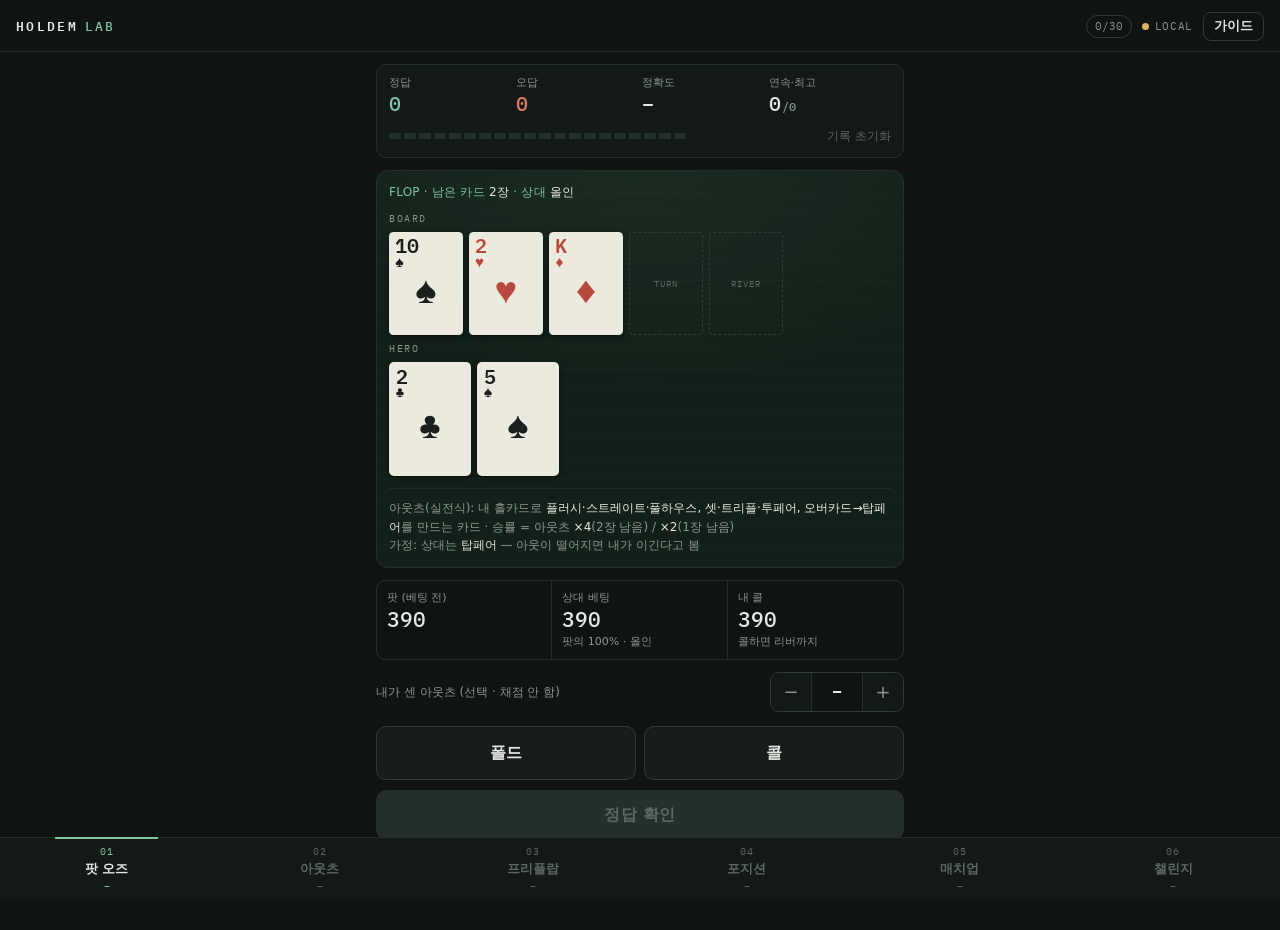
==== index.html @ 32f4aa44 "Add files via upload" ====
<!doctype html>
<html lang="ko">
<head>
<meta charset="utf-8">
<meta name="viewport" content="width=device-width, initial-scale=1, maximum-scale=1, viewport-fit=cover">
<meta name="theme-color" content="#0f1412">
<title>Holdem Lab</title>
<meta name="apple-mobile-web-app-capable" content="yes">
<meta name="mobile-web-app-capable" content="yes">
<meta name="apple-mobile-web-app-status-bar-style" content="black-translucent">
<meta name="apple-mobile-web-app-title" content="홀덤 랩">
<link rel="manifest" href="manifest.webmanifest">
<link rel="apple-touch-icon" href="icons/apple-touch-icon.png">
<link rel="icon" type="image/png" sizes="192x192" href="icons/icon-192.png">
<link rel="stylesheet" href="app.css">
</head>
<body>
<header class="top">
  <div class="brand"><span class="brand-mark">HOLDEM</span><span class="brand-sub">LAB</span></div>
  <div class="top-r"><span class="goal-mini" id="goalMini">0/30</span><div class="deck-src" id="deckSrc"><i></i><span>—</span></div><button type="button" class="guide-btn" id="guideBtn">가이드</button></div>
</header>

<main id="main">
  <section class="tab" id="tab-pot" data-tab="pot">
    <div class="stats" data-stats="pot"></div>
    <div class="qroot"></div>
    <button type="button" class="primary" disabled>정답 확인</button>
    <div class="explain" hidden></div>
  </section>
  <section class="tab" id="tab-outs" data-tab="outs">
    <div class="stats" data-stats="outs"></div>
    <div class="qroot"></div>
    <button type="button" class="primary" disabled>정답 확인</button>
    <div class="explain" hidden></div>
  </section>
  <section class="tab" id="tab-pre" data-tab="pre">
    <div class="stats" data-stats="pre"></div>
    <div class="qroot"></div>
    <button type="button" class="primary" disabled>정답 확인</button>
    <div class="explain" hidden></div>
  </section>
  <section class="tab" id="tab-pos" data-tab="pos">
    <div class="stats" data-stats="pos"></div>
    <div class="type-chips sub" id="posKinds"></div>
    <div class="qroot"></div>
    <button type="button" class="primary" disabled>정답 확인</button>
    <div class="explain" hidden></div>
  </section>
  <section class="tab" id="tab-mu" data-tab="mu">
    <div class="stats" data-stats="mu"></div>
    <div class="qroot"></div>
    <button type="button" class="primary" disabled>정답 확인</button>
    <div class="explain" hidden></div>
  </section>
  <section class="tab" id="tab-guide" data-tab="guide"><div id="guide"></div></section>
  <section class="tab" id="tab-ch" data-tab="ch">
    <div id="chHome"></div>
    <div id="chRun" hidden></div>
    <div id="chEnd" hidden></div>
  </section>
</main>

<div id="fb" class="fb" hidden></div>

<nav class="tabs" id="tabs">
  <button type="button" data-go="pot"><span class="n">01</span><span class="t">팟 오즈</span><span class="acc" data-acc="pot">–</span></button>
  <button type="button" data-go="outs"><span class="n">02</span><span class="t">아웃츠</span><span class="acc" data-acc="outs">–</span></button>
  <button type="button" data-go="pre"><span class="n">03</span><span class="t">프리플랍</span><span class="acc" data-acc="pre">–</span></button>
  <button type="button" data-go="pos"><span class="n">04</span><span class="t">포지션</span><span class="acc" data-acc="pos">–</span></button>
  <button type="button" data-go="mu"><span class="n">05</span><span class="t">매치업</span><span class="acc" data-acc="mu">–</span></button>
  <button type="button" data-go="ch"><span class="n">06</span><span class="t">챌린지</span><span class="acc" data-acc="ch">–</span></button>
</nav>

<script src="engine.js"></script>
<script src="guide.js"></script>
<script src="app.js"></script>
</body>
</html>
---- app.css ----
@font-face { font-family: 'Plex Mono'; src: url('fonts/IBMPlexMono-Regular-Latin1.woff2') format('woff2'); font-weight: 400; }
@font-face { font-family: 'Plex Mono'; src: url('fonts/IBMPlexMono-Medium-Latin1.woff2') format('woff2'); font-weight: 500; }
@font-face { font-family: 'Plex Mono'; src: url('fonts/IBMPlexMono-SemiBold-Latin1.woff2') format('woff2'); font-weight: 600; }

:root {
  --bg: #0f1412;
  --bg-2: #131917;
  --panel: #161d1a;
  --felt: #132019;
  --line: #24302b;
  --line-2: #2f3d37;
  --text: #e7e9e3;
  --muted: #8b968f;
  --faint: #5c6862;
  --accent: #7fc4a0;
  --accent-ink: #0d1a14;
  --bad: #e07a68;
  --warn: #d8b36a;
  --card: #ece9df;
  --card-ink: #1b1f1d;
  --card-red: #b8483e;
  --mono: 'Plex Mono', ui-monospace, 'Roboto Mono', monospace;
  --sans: system-ui, -apple-system, 'Noto Sans KR', 'Apple SD Gothic Neo', sans-serif;
  --nav-h: 62px;
}
* { box-sizing: border-box; -webkit-tap-highlight-color: transparent; }
[hidden] { display: none !important; }
html { height: 100%; }
body { margin: 0; min-height: 100%; }
body {
  background: var(--bg); color: var(--text); font-family: var(--sans);
  font-size: 15px; line-height: 1.5; overscroll-behavior: none;
  -webkit-user-select: none; user-select: none;
}
button { font: inherit; color: inherit; }
.muted { color: var(--muted); font-weight: 400; }
.num, output, .mono { font-family: var(--mono); font-variant-numeric: tabular-nums; }

/* ---------- header ---------- */
.top {
  position: sticky; top: 0; z-index: 5; display: flex; align-items: center; justify-content: space-between;
  padding: calc(12px + env(safe-area-inset-top)) calc(16px + env(safe-area-inset-right)) 10px calc(16px + env(safe-area-inset-left)); background: var(--bg); border-bottom: 1px solid var(--line);
}
.brand { font-family: var(--mono); letter-spacing: .18em; font-size: 13px; }
.brand-mark { font-weight: 600; }
.brand-sub { color: var(--accent); margin-left: .5em; font-weight: 500; }
.deck-src { display: flex; align-items: center; gap: 6px; font-family: var(--mono); font-size: 11px; color: var(--muted); letter-spacing: .06em; }
.deck-src i { width: 7px; height: 7px; border-radius: 50%; background: var(--faint); }
.deck-src.api i { background: var(--accent); }
.deck-src.local i { background: var(--warn); }

main { padding: 12px 16px calc(var(--nav-h) + 28px + env(safe-area-inset-bottom)); max-width: 560px; margin: 0 auto; }
.tab { display: none; }
.tab.active { display: block; animation: fade .18s ease-out; }
@keyframes fade { from { opacity: 0; transform: translateY(4px); } to { opacity: 1; transform: none; } }

/* ---------- stats ---------- */
.stats { border: 1px solid var(--line); border-radius: 10px; padding: 10px 12px; margin-bottom: 12px; background: var(--bg-2); }
.stats-grid { display: grid; grid-template-columns: repeat(4, 1fr); gap: 4px; }
.stat .k { font-size: 11px; color: var(--muted); }
.stat .v { font-family: var(--mono); font-size: 20px; font-weight: 500; font-variant-numeric: tabular-nums; line-height: 1.25; }
.stat .v small { font-size: 12px; color: var(--muted); margin-left: 1px; }
.stat.ok .v { color: var(--accent); }
.stat.ng .v { color: var(--bad); }
.stats-foot { display: flex; align-items: center; justify-content: space-between; margin-top: 8px; gap: 10px; }
.hist { display: flex; gap: 3px; flex: 1; }
.hist i { flex: 1; max-width: 12px; height: 6px; border-radius: 1px; background: var(--line); }
.hist i.o { background: var(--accent); }
.hist i.x { background: var(--bad); }
.reset { background: none; border: 0; padding: 2px 0; font-size: 12px; color: var(--faint); }
.reset.arm { color: var(--bad); }
.reset-confirm { display: flex; gap: 8px; font-size: 12px; }
.reset-confirm button { background: none; border: 1px solid var(--line-2); border-radius: 6px; padding: 2px 8px; font-size: 12px; }
.reset-confirm button.yes { border-color: var(--bad); color: var(--bad); }

/* ---------- table panel ---------- */
.table-panel {
  position: relative; border: 1px solid var(--line); border-radius: 12px; padding: 12px 12px 12px;
  background:
    radial-gradient(120% 90% at 50% 0%, rgba(127,196,160,.07), transparent 60%),
    repeating-linear-gradient(0deg, rgba(255,255,255,.018) 0 1px, transparent 1px 22px),
    var(--felt);
}
.street { font-size: 12px; letter-spacing: .02em; color: var(--accent); margin-bottom: 10px; }
.street b { color: var(--text); font-weight: 500; }
.row-label { font-family: var(--mono); font-size: 10px; letter-spacing: .16em; color: var(--muted); margin: 6px 0 6px; }
.board, .hole { display: flex; gap: 6px; min-height: 40px; }
.board .card, .board .slot { width: calc((100% - 24px) / 5); max-width: 74px; }
.hole .card { width: 21%; max-width: 82px; min-width: 58px; }
.vs .hole .card { width: 46%; max-width: 74px; min-width: 0; }
.card { aspect-ratio: 226 / 314; border-radius: 6%/4.3%; position: relative; overflow: hidden; box-shadow: 0 2px 6px rgba(0,0,0,.45); background: var(--card); animation: deal .22s ease-out both; }
.card img { width: 100%; height: 100%; display: block; }
.card:nth-child(2) { animation-delay: .04s; } .card:nth-child(3) { animation-delay: .08s; } .card:nth-child(4) { animation-delay: .12s; } .card:nth-child(5) { animation-delay: .16s; }
@keyframes deal { from { opacity: 0; transform: translateY(-6px) scale(.97); } to { opacity: 1; transform: none; } }
.card.css { color: var(--card-ink); font-family: var(--mono); }
.card.css.red { color: var(--card-red); }
.card.css .cr { position: absolute; left: 8%; top: 4%; font-size: clamp(13px, 4.6vw, 20px); font-weight: 600; line-height: 1; }
.card.css .cs { position: absolute; left: 8%; top: calc(4% + 1.15em); font-size: clamp(11px, 3.4vw, 15px); line-height: 1; }
.card.css .cc { position: absolute; inset: 0; display: grid; place-items: center; font-size: clamp(22px, 8vw, 38px); padding-top: 12%; }
.slot { aspect-ratio: 226/314; border: 1px dashed var(--line-2); border-radius: 6%/4.3%; display: grid; place-items: center; font-family: var(--mono); font-size: 9px; letter-spacing: .1em; color: var(--faint); }
.card.ghost { background: rgba(255,255,255,.04); box-shadow: none; animation: pulse 1.1s ease-in-out infinite; }
@keyframes pulse { 50% { opacity: .45; } }
.rule-note { margin-top: 12px; padding-top: 10px; border-top: 1px solid rgba(255,255,255,.06); font-size: 12px; color: var(--muted); line-height: 1.55; }
.rule-note b { color: var(--text); font-weight: 500; }
.hand-key { font-family: var(--mono); font-size: 13px; margin-top: 8px; color: var(--text); letter-spacing: .04em; }

/* seats */
.seats { display: grid; grid-template-columns: repeat(5, 1fr); gap: 4px; margin: 2px 0 6px; }
.seat { border: 1px solid var(--line-2); border-radius: 7px; padding: 6px 0 5px; text-align: center; font-family: var(--mono); font-size: 12px; color: var(--faint); position: relative; }
.seat small { display: block; font-size: 9px; letter-spacing: .06em; }
.seat.folded { color: var(--faint); text-decoration: line-through; text-decoration-color: rgba(255,255,255,.18); }
.seat.me { border-color: var(--accent); color: var(--accent-ink); background: var(--accent); font-weight: 600; }
.seat.me small { color: var(--accent-ink); opacity: .7; }

/* vs */
.vs { display: grid; grid-template-columns: 1fr auto 1fr; align-items: center; gap: 8px; }
.vs-mid { font-family: var(--mono); font-size: 12px; color: var(--faint); letter-spacing: .14em; padding-top: 16px; }
.vs-side .hole { gap: 6px; }

/* money */
.money { display: grid; grid-template-columns: repeat(3, 1fr); gap: 0; border: 1px solid var(--line); border-radius: 10px; margin: 12px 0; overflow: hidden; }
.money > div { padding: 9px 10px; border-right: 1px solid var(--line); }
.money > div:last-child { border-right: 0; }
.money .k { font-size: 11px; color: var(--muted); }
.money .v { font-family: var(--mono); font-size: 21px; font-weight: 500; line-height: 1.3; }
.money .s { font-size: 11px; color: var(--muted); font-variant-numeric: tabular-nums; }

/* fields */
.field { margin: 12px 0; }
.field-label { font-size: 12px; color: var(--muted); margin-bottom: 6px; }
.field.optional { display: flex; align-items: center; justify-content: space-between; gap: 10px; }
.field.optional .field-label { margin: 0; }
.stepper { display: inline-flex; align-items: stretch; border: 1px solid var(--line-2); border-radius: 9px; overflow: hidden; }
.stepper button { width: 40px; background: var(--bg-2); border: 0; font-size: 18px; color: var(--muted); }
.stepper button:active { background: var(--line); }
.stepper output { min-width: 52px; display: grid; place-items: center; font-size: 17px; font-weight: 500; border-left: 1px solid var(--line); border-right: 1px solid var(--line); padding: 6px 0; }
.stepper.big { display: flex; }
.stepper.big button { width: 48px; height: 48px; }
.stepper.big output { flex: 1; font-size: 22px; }
.inputs { display: grid; grid-template-columns: 1fr 1fr; gap: 12px; }
.inputs .field { margin: 12px 0 4px; }
.pct-input { display: flex; align-items: center; border: 1px solid var(--line-2); border-radius: 9px; height: 50px; padding: 0 12px; background: var(--bg-2); }
.pct-input input { flex: 1; min-width: 0; background: none; border: 0; outline: 0; color: var(--text); font-family: var(--mono); font-size: 22px; font-weight: 500; -webkit-user-select: text; user-select: text; }
.pct-input:focus-within { border-color: var(--accent); }
.pct-input span { font-family: var(--mono); color: var(--muted); }
.pct-input input::-webkit-outer-spin-button, .pct-input input::-webkit-inner-spin-button { -webkit-appearance: none; margin: 0; }
.tol { display: flex; align-items: center; justify-content: space-between; margin: 8px 0 4px; }
.tol .field-label { margin: 0; }
.chips { display: flex; gap: 4px; }
.chips button { background: none; border: 1px solid var(--line-2); border-radius: 999px; padding: 3px 10px; font-family: var(--mono); font-size: 12px; color: var(--muted); }
.chips button.on { border-color: var(--accent); color: var(--accent); }
.toggle { display: flex; gap: 10px; align-items: flex-start; font-size: 13px; color: var(--muted); margin: 12px 0 2px; }
.toggle input { accent-color: var(--accent); width: 18px; height: 18px; margin: 1px 0 0; flex: none; }
.toggle em { font-style: normal; color: var(--faint); }

/* choices */
.choices { display: grid; gap: 8px; margin: 14px 0 10px; }
.choices.two { grid-template-columns: 1fr 1fr; }
.choices button, .scale button {
  background: var(--panel); border: 1px solid var(--line-2); border-radius: 10px; padding: 14px 0; font-size: 16px; font-weight: 600; letter-spacing: .02em;
  transition: border-color .12s, background .12s;
}
.choices button.sel, .scale button.sel { border-color: var(--accent); background: rgba(127,196,160,.12); color: var(--accent); }
.choices button.right, .scale button.right { border-color: var(--accent); background: var(--accent); color: var(--accent-ink); }
.choices button.wrong, .scale button.wrong { border-color: var(--bad); background: rgba(224,122,104,.14); color: var(--bad); }
.scale { display: grid; grid-template-columns: repeat(5, 1fr); gap: 4px; margin: 14px 0 6px; }
.scale button { padding: 9px 0 8px; font-size: 12px; font-weight: 500; line-height: 1.3; }
.scale button b { display: block; font-family: var(--mono); font-size: 15px; font-weight: 600; }
.scale-legend { font-size: 11.5px; color: var(--faint); text-align: center; margin-bottom: 10px; font-variant-numeric: tabular-nums; }

.primary {
  display: block; width: 100%; height: 50px; border: 0; border-radius: 11px; background: var(--text); color: var(--bg);
  font-size: 16px; font-weight: 700; letter-spacing: .02em; margin-top: 6px;
}
.primary:disabled { background: var(--line); color: var(--faint); }
.primary.next { background: var(--accent); color: var(--accent-ink); }
.primary:active:not(:disabled) { transform: scale(.99); }

/* ---------- explanation ---------- */
.explain { margin-top: 14px; border: 1px solid var(--line); border-radius: 12px; overflow: hidden; background: var(--bg-2); animation: fade .2s ease-out; }
.verdict { padding: 12px 14px; display: flex; align-items: baseline; justify-content: space-between; gap: 10px; border-bottom: 1px solid var(--line); }
.verdict .res { font-size: 17px; font-weight: 700; }
.verdict.ok .res { color: var(--accent); }
.verdict.ng .res { color: var(--bad); }
.verdict .ans { font-size: 13px; color: var(--muted); text-align: right; }
.verdict .ans b { color: var(--text); }
.step { padding: 12px 14px; border-bottom: 1px solid var(--line); }
.step:last-child { border-bottom: 0; }
.step-h { display: flex; gap: 8px; align-items: baseline; margin-bottom: 6px; }
.step-h .i { font-family: var(--mono); font-size: 11px; color: var(--accent); letter-spacing: .08em; }
.step-h .t { font-size: 13px; color: var(--muted); }
.formula { font-family: var(--mono); font-size: 15px; line-height: 1.6; font-variant-numeric: tabular-nums; }
.formula .hl { color: var(--accent); font-weight: 600; }
.formula .wa { color: var(--warn); font-weight: 600; }
.formula .bd { color: var(--bad); font-weight: 600; }
.note { font-size: 12.5px; color: var(--muted); line-height: 1.6; margin-top: 6px; }
.note b { color: var(--text); font-weight: 500; }
.outs-group { display: grid; grid-template-columns: 74px 1fr; gap: 6px 8px; align-items: start; margin-top: 6px; font-size: 12px; }
.outs-group .g { color: var(--muted); padding-top: 3px; }
.mini-cards { display: flex; flex-wrap: wrap; gap: 3px; }
.mc { font-family: var(--mono); font-size: 12px; padding: 2px 5px; border-radius: 4px; background: var(--card); color: var(--card-ink); line-height: 1.35; font-weight: 500; }
.mc.red { color: var(--card-red); }
.mc.dup { outline: 2px solid var(--warn); outline-offset: -1px; }
.tag { display: inline-block; font-size: 11.5px; border: 1px solid var(--line-2); border-radius: 999px; padding: 1px 8px; margin: 0 4px 4px 0; color: var(--text); }

/* bars */
.meter { position: relative; height: 26px; background: var(--bg); border: 1px solid var(--line); border-radius: 6px; margin: 24px 0 22px; }
.meter .fill { position: absolute; left: 0; top: 0; bottom: 0; background: rgba(127,196,160,.28); border-right: 2px solid var(--accent); border-radius: 5px 0 0 5px; }
.meter .need { position: absolute; top: -4px; bottom: -4px; width: 2px; background: var(--warn); }
.meter .lab { position: absolute; top: 100%; margin-top: 3px; font-family: var(--mono); font-size: 10.5px; white-space: nowrap; transform: translateX(-50%); }
.meter .lab.e { color: var(--accent); }
.meter .lab.n { color: var(--warn); }
.ticks { display: flex; justify-content: space-between; font-family: var(--mono); font-size: 9.5px; color: var(--faint); margin-top: -18px; margin-bottom: 4px; }

.stack { display: flex; height: 30px; border-radius: 6px; overflow: hidden; margin: 8px 0 6px; font-family: var(--mono); font-size: 11px; }
.stack div { display: grid; place-items: center; white-space: nowrap; overflow: hidden; }
.stack .a { background: var(--accent); color: var(--accent-ink); font-weight: 600; }
.stack .t { background: var(--line-2); color: var(--muted); }
.stack .b { background: #c9a463; color: #1d170c; font-weight: 600; }
.stack-legend { display: flex; justify-content: space-between; font-size: 12px; font-variant-numeric: tabular-nums; }
.stack-legend .a { color: var(--accent); }
.stack-legend .b { color: #d8b36a; }
.big-eq { display: flex; justify-content: space-between; align-items: baseline; font-family: var(--mono); }
.big-eq .v { font-size: 26px; font-weight: 600; }
.big-eq .v.a { color: var(--accent); }
.big-eq .v.b { color: #d8b36a; }
.big-eq .k { font-size: 11px; color: var(--muted); letter-spacing: .04em; }
.zones { position: relative; height: 34px; margin: 8px 0 4px; }
.zones .z { position: absolute; top: 0; height: 14px; border-right: 1px solid var(--bg-2); }
.zones .z.c { background: #2b3631; } .zones .z.s { background: #3b5248; } .zones .z.d { background: #4f7a66; }
.zones .mk { position: absolute; top: -3px; width: 2px; height: 20px; background: var(--text); }
.zones .zl { position: absolute; top: 18px; font-family: var(--mono); font-size: 10px; color: var(--muted); transform: translateX(-50%); }
.progress { height: 3px; background: var(--line); border-radius: 2px; overflow: hidden; margin: 8px 0; }
.progress i { display: block; height: 100%; width: 0; background: var(--accent); transition: width .08s; }

/* range grid */
.grid13 { display: grid; grid-template-columns: repeat(13, 1fr); gap: 1px; margin-top: 8px; background: var(--bg); border: 1px solid var(--line); }
.grid13 div { aspect-ratio: 1; display: grid; place-items: center; font-family: var(--mono); font-size: clamp(6.5px, 2.15vw, 10px); letter-spacing: -.04em; color: var(--faint); background: #18201d; }
.grid13 div.in { background: rgba(127,196,160,.30); color: var(--text); }
.grid13 div.pr.in { background: rgba(127,196,160,.42); }
.grid13 div.me { outline: 2px solid var(--warn); outline-offset: -2px; color: #fff; font-weight: 600; z-index: 1; }
.pos-strip { display: grid; grid-template-columns: repeat(5, 1fr); gap: 4px; margin-top: 4px; }
.pos-strip div { border: 1px solid var(--line-2); border-radius: 7px; text-align: center; padding: 5px 0; font-family: var(--mono); font-size: 11px; color: var(--muted); }
.pos-strip div b { display: block; font-size: 14px; }
.pos-strip div.y b { color: var(--accent); }
.pos-strip div.n b { color: var(--faint); }
.pos-strip div.cur { border-color: var(--text); color: var(--text); }
.pos-strip small { display: block; font-size: 9.5px; color: var(--faint); }

.loading { font-family: var(--mono); font-size: 12px; color: var(--muted); padding: 6px 0; }

/* ---------- nav ---------- */
.tabs {
  position: fixed; left: 0; right: 0; bottom: 0; z-index: 10; display: grid; grid-template-columns: repeat(6, 1fr);
  background: var(--bg-2); border-top: 1px solid var(--line); padding-bottom: env(safe-area-inset-bottom);
}
.tabs button { height: var(--nav-h); background: none; border: 0; display: flex; flex-direction: column; align-items: center; justify-content: center; gap: 1px; color: var(--faint); position: relative; }
.tabs .n { font-family: var(--mono); font-size: 10px; letter-spacing: .1em; }
.tabs .t { font-size: 12.5px; font-weight: 600; white-space: nowrap; }
.tabs .acc { font-family: var(--mono); font-size: 9.5px; white-space: nowrap; }
.tabs button.active { color: var(--text); }
.tabs button.active::before { content: ''; position: absolute; top: -1px; left: 26%; right: 26%; height: 2px; background: var(--accent); }
.tabs button.active .n, .tabs button.active .acc { color: var(--accent); }

/* ===================== v1.2 challenge ===================== */
.faint { color: var(--faint); }
.qtype { display: inline-block; background: var(--accent); color: var(--accent-ink); border-radius: 4px; padding: 0 6px; margin-right: 8px; font-weight: 700; font-size: 11px; }
.stepper.locked, .choices.locked, .scale.locked { pointer-events: none; }
.today { display: grid; grid-template-columns: repeat(3, 1fr); border: 1px solid var(--line); border-radius: 10px; background: var(--bg-2); margin-bottom: 4px; overflow: hidden; }
.today > div { padding: 9px 12px; border-right: 1px solid var(--line); }
.today > div:last-child { border-right: 0; }
.today .k { font-size: 11px; color: var(--muted); }
.today .v { font-family: var(--mono); font-size: 20px; font-weight: 500; font-variant-numeric: tabular-nums; }
.today .v small { font-size: 12px; color: var(--muted); }
.sec-h { display: flex; justify-content: space-between; align-items: baseline; font-size: 12px; color: var(--muted); margin: 18px 0 8px; letter-spacing: .02em; }
.type-chips { display: flex; flex-wrap: wrap; gap: 6px; }
.type-chips::-webkit-scrollbar { display: none; }
.type-chips button { flex: none; border: 1px solid var(--line-2); background: none; border-radius: 999px; padding: 6px 12px; font-size: 13px; color: var(--muted); }
.type-chips button.on { border-color: var(--accent); color: var(--accent); background: rgba(127,196,160,.08); font-weight: 600; }
.modes { display: grid; grid-template-columns: 1fr 1fr; gap: 8px; margin-top: 12px; }
.mode { text-align: left; background: var(--panel); border: 1px solid var(--line-2); border-radius: 12px; padding: 12px; min-height: 140px; display: flex; flex-direction: column; color: var(--text); }
.mode:active:not(:disabled) { border-color: var(--accent); }
.mode .en { font-family: var(--mono); font-size: 10px; letter-spacing: .14em; color: var(--accent); }
.mode .nm { font-size: 16px; font-weight: 700; margin-top: 2px; }
.mode .ds { font-size: 12px; color: var(--muted); margin-top: 4px; line-height: 1.45; flex: 1; }
.mode .best { font-family: var(--mono); font-size: 17px; font-weight: 600; margin-top: 8px; font-variant-numeric: tabular-nums; }
.mode .best small { display: block; font-family: var(--sans); font-size: 10.5px; font-weight: 400; color: var(--faint); }
.mode:disabled { opacity: .42; }
.rec { display: grid; grid-template-columns: 1.25fr 1fr 1fr 1fr; border: 1px solid var(--line); border-radius: 10px; overflow: hidden; font-size: 12.5px; }
.rec > div { padding: 7px 10px; border-bottom: 1px solid var(--line); font-family: var(--mono); font-variant-numeric: tabular-nums; }
.rec > div:nth-last-child(-n+4) { border-bottom: 0; }
.rec .h { font-family: var(--sans); color: var(--faint); font-size: 11px; background: var(--bg-2); }
.rec .r { font-family: var(--sans); color: var(--muted); }
.rec .cur { background: rgba(127,196,160,.07); color: var(--text); }
.an-card { border: 1px solid var(--line); border-radius: 12px; padding: 12px 14px; margin-bottom: 8px; background: var(--bg-2); }
.an-h { display: flex; justify-content: space-between; align-items: baseline; gap: 8px; }
.an-h b { font-size: 14px; }
.an-h span { font-size: 12px; color: var(--muted); font-variant-numeric: tabular-nums; }
.an-g { font-size: 11px; color: var(--faint); margin: 10px 0 2px; letter-spacing: .04em; }
.an-row { display: grid; grid-template-columns: 1fr 84px 62px; gap: 8px; align-items: center; font-size: 12.5px; padding: 3px 0; }
.an-row .lb { white-space: nowrap; overflow: hidden; text-overflow: ellipsis; }
.an-row .pc { font-family: var(--mono); text-align: right; font-variant-numeric: tabular-nums; }
.an-row .pc small { color: var(--faint); font-size: 10px; }
.an-bar { height: 6px; background: var(--line); border-radius: 3px; overflow: hidden; }
.an-bar i { display: block; height: 100%; background: var(--accent); }
.an-bar.mid i { background: var(--warn); }
.an-bar.lo i { background: var(--bad); }
.insight { font-size: 12.5px; line-height: 1.55; border-left: 2px solid var(--warn); padding: 3px 0 3px 10px; margin-top: 10px; color: var(--muted); }
.insight b { color: var(--text); font-weight: 600; }
.danger-row { display: flex; justify-content: space-between; margin: 14px 2px 0; }

.runbar { display: grid; grid-template-columns: auto 1fr auto; align-items: center; gap: 10px; margin-bottom: 10px; }
.quit { border: 1px solid var(--line-2); background: none; border-radius: 8px; padding: 7px 10px; font-size: 12px; color: var(--muted); white-space: nowrap; }
.quit.arm { border-color: var(--bad); color: var(--bad); }
.rb-mid { text-align: center; }
.rb-mode { font-family: var(--mono); font-size: 10px; letter-spacing: .14em; color: var(--accent); }
.rb-type { font-size: 12px; color: var(--muted); }
.rb-right { text-align: right; min-width: 92px; }
.rb-big { font-family: var(--mono); font-size: 26px; font-weight: 600; line-height: 1.1; font-variant-numeric: tabular-nums; }
.rb-sub { font-size: 11px; color: var(--muted); white-space: nowrap; }
.drain { height: 3px; background: var(--line); border-radius: 2px; overflow: hidden; margin: -4px 0 10px; }
.drain i { display: block; height: 100%; width: 100%; background: var(--accent); transition: width .1s linear; }
.drain.low i { background: var(--bad); }
.run-submit { margin-top: 12px; }
.fb { position: fixed; left: 12px; right: 12px; bottom: calc(var(--nav-h) + 10px + env(safe-area-inset-bottom)); z-index: 20; border-radius: 12px; padding: 12px 14px 10px; box-shadow: 0 10px 28px rgba(0,0,0,.55); animation: pop .14s ease-out; max-width: 536px; margin: 0 auto; }
.fb[hidden] { display: none !important; }
@keyframes pop { from { opacity: 0; transform: translateY(8px); } to { opacity: 1; transform: none; } }
.fb b { display: block; font-size: 16px; }
.fb b em { font-style: normal; font-family: var(--mono); margin-left: 8px; font-size: 14px; }
.fb span { display: block; font-size: 13px; margin-top: 2px; line-height: 1.45; }
.fb i { display: block; font-style: normal; font-size: 10.5px; opacity: .6; margin-top: 4px; text-align: right; }
.fb.ok { background: var(--accent); color: var(--accent-ink); }
.fb.ng { background: #2a1814; border: 1px solid var(--bad); color: var(--text); }
.fb.ng b { color: var(--bad); }
.end-hero { text-align: center; padding: 14px 0 14px; }
.end-hero .k { font-family: var(--mono); font-size: 11px; letter-spacing: .12em; color: var(--accent); }
.end-hero .v { font-family: var(--mono); font-size: 58px; font-weight: 600; line-height: 1.1; margin-top: 4px; font-variant-numeric: tabular-nums; }
.end-hero .u { font-size: 13px; color: var(--muted); margin-top: 2px; }
.end-best { font-size: 12px; color: var(--faint); margin-top: 6px; font-family: var(--mono); }
.badge-new { display: inline-block; margin-top: 8px; background: var(--warn); color: #1d170c; font-weight: 700; font-size: 12px; padding: 2px 12px; border-radius: 999px; }
.btn-row { display: grid; grid-template-columns: 1fr 1fr; gap: 8px; margin-top: 14px; }
.btn-row .primary { margin-top: 0; }
.ghost-btn { height: 50px; border: 1px solid var(--line-2); background: none; border-radius: 11px; font-weight: 600; font-size: 15px; }
.rv { border: 1px solid var(--line); border-radius: 12px; overflow: hidden; background: var(--bg-2); }
.rv-row { display: grid; grid-template-columns: 24px 1fr auto; gap: 8px; align-items: center; padding: 10px 12px; border-bottom: 1px solid var(--line); font-size: 12.5px; }
.rv-row:last-of-type { border-bottom: 0; }
.rv-row.open { background: rgba(255,255,255,.03); }
.rv-row .ix { font-family: var(--mono); color: var(--faint); font-size: 11px; }
.rv-row .ds { color: var(--muted); overflow: hidden; text-overflow: ellipsis; white-space: nowrap; }
.rv-row .ds b { color: var(--text); font-weight: 600; margin-right: 4px; }
.rv-row .ok, .rv-row .ng { font-family: var(--mono); font-weight: 600; white-space: nowrap; }
.rv-row .ok { color: var(--accent); }
.rv-row .ng { color: var(--bad); }
.rv-row small { color: var(--faint); font-weight: 400; font-size: 10.5px; }
.rv-detail { border-bottom: 1px solid var(--line); background: var(--bg); }
.rv-pad .verdict { border-top: 0; }

/* ===================== v1.3 position ===================== */
.type-chips.sub { margin-bottom: 12px; }
.type-chips.sub button { padding: 5px 11px; font-size: 12.5px; }
.seats.s7 { grid-template-columns: repeat(7, 1fr); gap: 3px; }
.seats.s7 .seat { font-size: 10.5px; padding: 6px 0 5px; }
.seats.s7 .seat small { font-size: 8.5px; }
.seat.opener { border-color: var(--warn); color: var(--warn); }
.seat.opener small { color: var(--warn); }
.choices.three { grid-template-columns: repeat(3, 1fr); }
.choices.list { grid-template-columns: 1fr; }
.choices.list button { text-align: left; padding: 13px 14px; font-size: 14px; font-weight: 500; line-height: 1.45; }
.concept-q { font-size: 16px; line-height: 1.55; font-weight: 600; color: var(--text); padding: 4px 0 2px; }
.legend3 { display: flex; gap: 12px; font-family: var(--mono); font-size: 11.5px; margin-bottom: 2px; }
.legend3 span::before { content: ''; display: inline-block; width: 9px; height: 9px; border-radius: 2px; margin-right: 5px; vertical-align: -1px; }
.legend3 .r { color: var(--warn); } .legend3 .r::before { background: rgba(216,179,106,.55); }
.legend3 .c { color: var(--accent); } .legend3 .c::before { background: rgba(127,196,160,.42); }
.legend3 .f { color: var(--faint); } .legend3 .f::before { background: #18201d; border: 1px solid var(--line-2); }
.grid13 div.r { background: rgba(216,179,106,.42); color: var(--text); }
.grid13 div.c { background: rgba(127,196,160,.30); color: var(--text); }
.posb { display: inline-block; border-radius: 4px; padding: 0 6px; font-weight: 700; color: var(--accent-ink); }
.posb.ip { background: var(--accent); }
.posb.oop { background: var(--bad); color: #fff; }
.assume { font-size: 12px; color: var(--muted); border-left: 2px solid var(--line-2); padding: 2px 0 2px 10px; margin: 0 0 4px; line-height: 1.55; }
.assume b { color: var(--text); font-weight: 600; }
.pv { display: grid; grid-template-columns: 1fr 1fr; gap: 8px; margin: 4px 0 6px; }
.pv > div { border: 1px solid var(--line-2); border-radius: 9px; padding: 8px 10px; display: grid; grid-template-columns: auto 1fr; gap: 2px 8px; font-family: var(--mono); font-size: 12px; color: var(--muted); }
.pv > div.cur { border-color: var(--text); color: var(--text); }
.pv b { grid-row: span 2; font-size: 15px; align-self: center; }
.pv em { grid-column: 1 / -1; font-style: normal; font-family: var(--sans); font-weight: 700; font-size: 14px; }
.pv em.y { color: var(--accent); } .pv em.n { color: var(--bad); }
.order { display: flex; flex-wrap: wrap; gap: 4px; margin-top: 10px; }
.order span { border: 1px solid var(--line-2); border-radius: 7px; padding: 4px 8px; font-family: var(--mono); font-size: 12px; color: var(--faint); }
.order span small { color: var(--faint); margin-right: 4px; font-size: 9.5px; }
.order span.h { color: var(--text); border-color: var(--muted); }
.order span.a { border-color: var(--accent); color: var(--accent); }

.verdict .res { flex: none; white-space: nowrap; }

/* ===================== v1.4 guide ===================== */
.top-r { display: flex; align-items: center; gap: 10px; }
.goal-mini { font-family: var(--mono); font-size: 11px; color: var(--muted); border: 1px solid var(--line-2); border-radius: 999px; padding: 2px 8px; font-variant-numeric: tabular-nums; }
.goal-mini.done { color: var(--accent-ink); background: var(--accent); border-color: var(--accent); }
.guide-btn { border: 1px solid var(--line-2); background: none; border-radius: 8px; padding: 4px 10px; font-size: 12.5px; font-weight: 600; color: var(--text); }
.guide-btn.on { background: var(--text); color: var(--bg); border-color: var(--text); }
.see { display: flex; flex-wrap: wrap; gap: 6px; align-items: center; padding: 10px 14px 12px; border-top: 1px solid var(--line); }
.see span { font-size: 11px; color: var(--faint); margin-right: 2px; }
.see button { border: 1px solid var(--line-2); background: none; border-radius: 999px; padding: 3px 10px; font-size: 12px; color: var(--accent); }
.goal { display: grid; grid-template-columns: auto 1fr auto; gap: 10px; align-items: center; font-size: 12px; color: var(--muted); margin: 8px 2px 0; }
.goal b { color: var(--text); font-family: var(--mono); }
.gbar { height: 6px; background: var(--line); border-radius: 3px; overflow: hidden; }
.gbar i { display: block; height: 100%; background: var(--accent); width: 0; transition: width .3s; }

#guide { padding-bottom: 20px; }
.g-top { position: sticky; top: calc(45px + env(safe-area-inset-top)); z-index: 4; background: var(--bg); padding: 4px 0 8px; margin: -4px 0 4px; }
.g-search { display: flex; align-items: center; border: 1px solid var(--line-2); border-radius: 10px; background: var(--bg-2); padding: 0 10px; }
.g-search input { flex: 1; min-width: 0; height: 42px; background: none; border: 0; outline: 0; color: var(--text); font-size: 16px; -webkit-user-select: text; user-select: text; }
.g-search input::-webkit-search-cancel-button { display: none; }
.g-search button { background: none; border: 0; color: var(--muted); font-size: 14px; padding: 6px; }
.g-chips { display: flex; gap: 6px; overflow-x: auto; padding-top: 8px; scrollbar-width: none; }
.g-chips::-webkit-scrollbar { display: none; }
.g-chips button { flex: none; border: 1px solid var(--line-2); background: none; border-radius: 999px; padding: 5px 11px; font-size: 12.5px; color: var(--muted); }
.g-empty { text-align: center; color: var(--faint); padding: 30px 0; font-size: 13px; }
#guide.searching .g-sec:not(#g-terms):not(#g-formulas) { display: none; }
#guide.searching .g-sec h2 { display: none; }
.g-sec { margin-top: 18px; }
.g-sec h2 { font-size: 17px; margin: 0 0 10px; display: flex; align-items: baseline; gap: 8px; }
.g-sec h2 small { font-size: 12px; font-weight: 400; color: var(--faint); }
.g-sub { font-size: 12px; color: var(--muted); margin: 14px 0 6px; }
.g-cat { font-family: var(--mono); font-size: 11px; letter-spacing: .1em; color: var(--accent); margin: 14px 0 6px; }
.term, .fcard, .rule { border: 1px solid var(--line); border-radius: 11px; background: var(--bg-2); padding: 11px 13px; margin-bottom: 6px; }
.term .tt { display: flex; align-items: baseline; justify-content: space-between; gap: 8px; }
.term .tt b { font-size: 14.5px; }
.term .tt span { font-size: 11px; color: var(--faint); font-family: var(--mono); text-align: right; }
.term p, .fcard p, .rule p { margin: 5px 0 0; font-size: 13px; line-height: 1.6; color: var(--muted); }
.tex, .fex { margin-top: 6px; font-size: 12.5px; color: var(--text); background: rgba(255,255,255,.03); border-radius: 6px; padding: 5px 8px; line-height: 1.5; }
.tlink { background: none; border: 0; padding: 6px 0 0; color: var(--accent); font-size: 12.5px; }
.fcard .ft { font-size: 13px; color: var(--accent); font-weight: 600; }
.fcard .ff { font-family: var(--mono); font-size: 14.5px; margin-top: 4px; line-height: 1.5; color: var(--text); }
.flash { animation: flash 1.4s ease-out; }
@keyframes flash { 0%, 30% { border-color: var(--warn); box-shadow: 0 0 0 2px rgba(216,179,106,.35); } 100% { border-color: var(--line); box-shadow: none; } }

.calc { border: 1px solid var(--line); border-radius: 12px; background: var(--bg-2); padding: 12px; margin-bottom: 8px; }
.cin { display: grid; grid-template-columns: repeat(3, 1fr); gap: 8px; }
.cin label { font-size: 11px; color: var(--muted); display: flex; flex-direction: column; gap: 4px; }
.cin input { height: 42px; border: 1px solid var(--line-2); border-radius: 8px; background: var(--bg); color: var(--text); font-family: var(--mono); font-size: 17px; padding: 0 10px; width: 100%; outline: 0; -webkit-user-select: text; user-select: text; }
.cin input:focus { border-color: var(--accent); }
.cout { display: grid; grid-template-columns: 1fr 1fr; gap: 6px; margin-top: 10px; }
.cout > div { border: 1px solid var(--line); border-radius: 8px; padding: 7px 9px; display: flex; flex-direction: column; }
.cout span { font-size: 11px; color: var(--muted); }
.cout b { font-family: var(--mono); font-size: 18px; font-weight: 600; font-variant-numeric: tabular-nums; }
.cout small { font-family: var(--mono); font-size: 10px; color: var(--faint); }
.cout .wide { grid-column: 1 / -1; }
.cout .wide b { font-size: 15px; }
.cout .wide.y { border-color: var(--accent); } .cout .wide.y b { color: var(--accent); }
.cout .wide.n { border-color: var(--bad); } .cout .wide.n b { color: var(--bad); }
.cin2 { display: flex; align-items: center; gap: 10px; flex-wrap: wrap; }
.cin2 .field-label { margin: 0; }
.seg { display: inline-flex; border: 1px solid var(--line-2); border-radius: 9px; overflow: hidden; }
.seg button { background: none; border: 0; padding: 8px 12px; font-size: 12.5px; color: var(--muted); }
.seg button.on { background: var(--accent); color: var(--accent-ink); font-weight: 700; }
#g-ranges .seg { margin-bottom: 8px; }

.eslots { display: grid; grid-template-columns: auto 1fr; gap: 10px 16px; }
.eslots .eg:last-child { grid-column: 1 / -1; }
.eg .row-label { display: block; margin: 0 0 4px; }
.es { display: flex; gap: 4px; }
.slotb { width: 38px; height: 50px; border: 1px dashed var(--line-2); background: none; border-radius: 6px; font-family: var(--mono); font-size: 14px; font-weight: 600; color: var(--card-ink); padding: 0; }
.slotb small { font-family: var(--sans); font-size: 9.5px; color: var(--faint); font-weight: 400; }
.slotb.fill { background: var(--card); border: 1px solid var(--card); }
.slotb.fill.red { color: var(--card-red); }
.slotb.act { border: 2px solid var(--accent); }
.eg:last-child .slotb { width: 38px; }
.epick { margin-top: 12px; display: grid; gap: 3px; }
.prow { display: grid; grid-template-columns: repeat(13, 1fr); gap: 3px; }
.prow button { height: 38px; border: 0; border-radius: 5px; background: var(--card); color: var(--card-ink); font-family: var(--mono); font-size: 12px; font-weight: 600; padding: 0; line-height: 1.05; display: flex; flex-direction: column; align-items: center; justify-content: center; }
.prow button small { font-size: 10px; }
.prow button.red { color: var(--card-red); }
.prow button:disabled { opacity: .15; }
#eOut { margin-top: 10px; }

.otable { display: grid; grid-template-columns: 36px 1fr 74px 82px; border: 1px solid var(--line); border-radius: 10px; overflow: hidden; font-size: 12.5px; }
.otable > div { padding: 7px 8px; border-bottom: 1px solid var(--line); }
.otable .oh { background: var(--bg-2); color: var(--faint); font-size: 11px; line-height: 1.3; }
.otable .oh small { font-size: 9.5px; }
.otable .on { font-family: var(--mono); font-weight: 600; color: var(--accent); }
.otable .od { color: var(--muted); }
.otable .ov { font-family: var(--mono); font-variant-numeric: tabular-nums; font-size: 12px; }
.hrank { border: 1px solid var(--line); border-radius: 10px; overflow: hidden; }
.hr { display: grid; grid-template-columns: 22px 1fr 110px; gap: 8px; align-items: center; padding: 8px 10px; border-bottom: 1px solid var(--line); font-size: 13px; }
.hr:last-child { border-bottom: 0; }
.hr .hi { font-family: var(--mono); color: var(--faint); font-size: 11px; }
.hr b { display: block; font-size: 13.5px; }
.hr .hx { font-family: var(--mono); font-size: 12px; color: var(--text); }
.hr small { display: block; font-size: 11px; color: var(--faint); }
.hp { font-family: var(--mono); font-size: 12px; text-align: right; display: flex; align-items: center; gap: 6px; justify-content: flex-end; }
.hb { flex: 1; height: 5px; background: var(--line); border-radius: 3px; overflow: hidden; }
.hb i { display: block; height: 100%; background: var(--accent); }
.ptable { display: grid; grid-template-columns: 1fr auto; border: 1px solid var(--line); border-radius: 10px; overflow: hidden; }
.ptable > div { padding: 8px 10px; border-bottom: 1px solid var(--line); font-size: 13px; }
.ptable .pl small { display: block; font-family: var(--mono); font-size: 10.5px; color: var(--faint); }
.ptable .pv2 { font-family: var(--mono); font-weight: 600; text-align: right; color: var(--accent); }
.seat-table { border: 1px solid var(--line); border-radius: 10px; overflow: hidden; }
.st-row { display: grid; grid-template-columns: 46px 1fr auto; gap: 8px; align-items: center; padding: 8px 10px; border-bottom: 1px solid var(--line); font-size: 13px; }
.st-row:last-child { border-bottom: 0; }
.st-row > b { font-family: var(--mono); color: var(--accent); }
.st-row em { font-style: normal; font-size: 11px; color: var(--faint); margin-left: 4px; }
.st-row small { display: block; font-size: 11.5px; color: var(--muted); }
.st-p { font-family: var(--mono); font-size: 11px; color: var(--muted); }
.ord-row { display: flex; flex-wrap: wrap; align-items: center; gap: 3px; margin: 6px 0; }
.ord-row .ol { font-size: 11px; color: var(--faint); width: 52px; }
.ord-row span:not(.ol) { font-family: var(--mono); font-size: 11.5px; border: 1px solid var(--line-2); border-radius: 6px; padding: 2px 6px; }
.ord-row i { font-style: normal; color: var(--faint); font-size: 10px; }
.mrow { border: 1px solid var(--line); border-radius: 11px; background: var(--bg-2); padding: 10px 12px; margin-bottom: 6px; }
.mh { display: flex; justify-content: space-between; align-items: baseline; gap: 8px; }
.mh b { font-family: var(--mono); font-size: 14px; }
.mh span { font-size: 11.5px; color: var(--muted); text-align: right; }
.mc2 { display: flex; align-items: center; gap: 3px; margin: 6px 0 2px; }
.mc2 em { font-style: normal; font-size: 11px; color: var(--faint); margin: 0 6px; }
.stack.sm { height: 8px; margin: 6px 0 4px; }
.rule b { font-size: 13.5px; }
.rule .chips { margin-top: 8px; }
.rule textarea { width: 100%; margin-top: 8px; background: var(--bg); border: 1px solid var(--line-2); border-radius: 8px; color: var(--text); font-family: var(--mono); font-size: 11px; padding: 8px; resize: vertical; -webkit-user-select: text; user-select: text; }
.rule .btn-row { margin-top: 8px; align-items: center; }
.rule .ghost-btn { height: 42px; font-size: 13.5px; }
.bk-msg { font-size: 12px; color: var(--muted); }
.ver { text-align: center; font-family: var(--mono); font-size: 11px; color: var(--faint); margin-top: 18px; }

/* ===================== v1.5 web app (iPhone) ===================== */
html { -webkit-text-size-adjust: 100%; text-size-adjust: 100%; }
.rule textarea { font-size: 16px; }
main { padding-left: calc(16px + env(safe-area-inset-left)); padding-right: calc(16px + env(safe-area-inset-right)); }
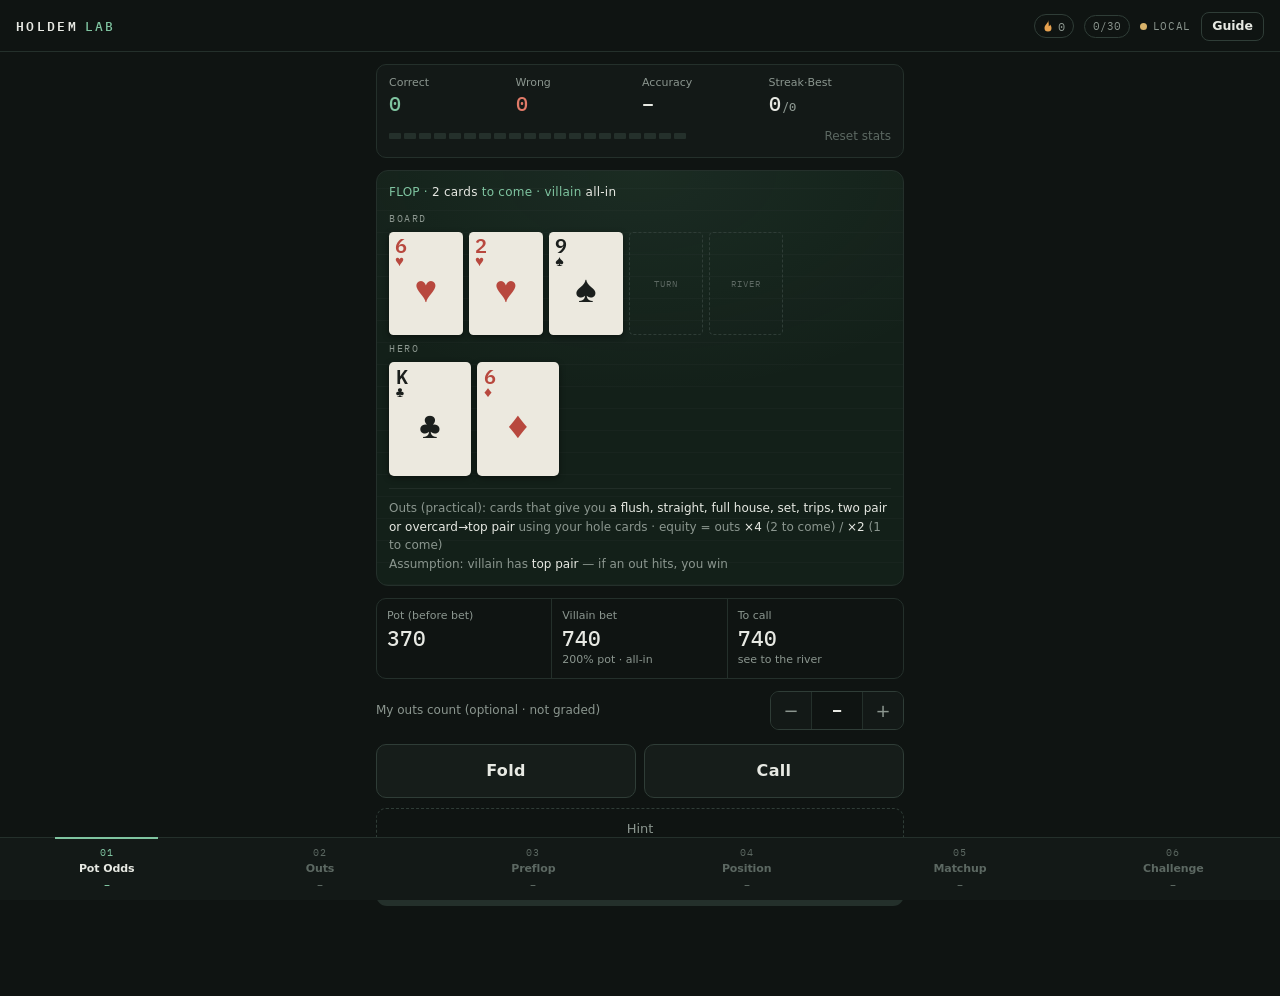
==== commit dd47e20d: "Add files via upload" ====
--- a/index.html
+++ b/index.html
@@ -8,7 +8,7 @@
 <meta name="apple-mobile-web-app-capable" content="yes">
 <meta name="mobile-web-app-capable" content="yes">
 <meta name="apple-mobile-web-app-status-bar-style" content="black-translucent">
-<meta name="apple-mobile-web-app-title" content="홀덤 랩">
+<meta name="apple-mobile-web-app-title" content="Holdem Lab">
 <link rel="manifest" href="manifest.webmanifest">
 <link rel="apple-touch-icon" href="icons/apple-touch-icon.png">
 <link rel="icon" type="image/png" sizes="192x192" href="icons/icon-192.png">
@@ -17,7 +17,7 @@
 <body>
 <header class="top">
   <div class="brand"><span class="brand-mark">HOLDEM</span><span class="brand-sub">LAB</span></div>
-  <div class="top-r"><span class="goal-mini" id="goalMini">0/30</span><div class="deck-src" id="deckSrc"><i></i><span>—</span></div><button type="button" class="guide-btn" id="guideBtn">가이드</button></div>
+  <div class="top-r"><button type="button" class="streak-chip" id="streakChip"><svg viewBox="0 0 24 24" aria-hidden="true"><path d="M12 1.8c.9 3.2-1.2 4.9-2.6 6.6-1.5 1.8-3.4 3.9-3.4 7.1A6 6 0 0 0 12 21.6a6 6 0 0 0 6-6.1c0-2.6-1.2-4.6-2.6-6.2-.2 1.6-1 2.8-2.2 3.2.6-3.5-.2-7-1.2-10.7z"/></svg><span>0</span></button><span class="goal-mini" id="goalMini">0/30</span><div class="deck-src" id="deckSrc"><i></i><span>—</span></div><button type="button" class="guide-btn" id="guideBtn" data-i18n="hdr.guide">가이드</button></div>
 </header>
 
 <main id="main">
@@ -53,6 +53,7 @@
     <div class="explain" hidden></div>
   </section>
   <section class="tab" id="tab-guide" data-tab="guide"><div id="guide"></div></section>
+  <section class="tab" id="tab-daily" data-tab="daily"><div id="daily"></div></section>
   <section class="tab" id="tab-ch" data-tab="ch">
     <div id="chHome"></div>
     <div id="chRun" hidden></div>
@@ -63,15 +64,16 @@
 <div id="fb" class="fb" hidden></div>
 
 <nav class="tabs" id="tabs">
-  <button type="button" data-go="pot"><span class="n">01</span><span class="t">팟 오즈</span><span class="acc" data-acc="pot">–</span></button>
-  <button type="button" data-go="outs"><span class="n">02</span><span class="t">아웃츠</span><span class="acc" data-acc="outs">–</span></button>
-  <button type="button" data-go="pre"><span class="n">03</span><span class="t">프리플랍</span><span class="acc" data-acc="pre">–</span></button>
-  <button type="button" data-go="pos"><span class="n">04</span><span class="t">포지션</span><span class="acc" data-acc="pos">–</span></button>
-  <button type="button" data-go="mu"><span class="n">05</span><span class="t">매치업</span><span class="acc" data-acc="mu">–</span></button>
-  <button type="button" data-go="ch"><span class="n">06</span><span class="t">챌린지</span><span class="acc" data-acc="ch">–</span></button>
+  <button type="button" data-go="pot"><span class="n">01</span><span class="t" data-i18n="tab.pot">팟 오즈</span><span class="acc" data-acc="pot">–</span></button>
+  <button type="button" data-go="outs"><span class="n">02</span><span class="t" data-i18n="tab.outs">아웃츠</span><span class="acc" data-acc="outs">–</span></button>
+  <button type="button" data-go="pre"><span class="n">03</span><span class="t" data-i18n="tab.pre">프리플랍</span><span class="acc" data-acc="pre">–</span></button>
+  <button type="button" data-go="pos"><span class="n">04</span><span class="t" data-i18n="tab.pos">포지션</span><span class="acc" data-acc="pos">–</span></button>
+  <button type="button" data-go="mu"><span class="n">05</span><span class="t" data-i18n="tab.mu">매치업</span><span class="acc" data-acc="mu">–</span></button>
+  <button type="button" data-go="ch"><span class="n">06</span><span class="t" data-i18n="tab.ch">챌린지</span><span class="acc" data-acc="ch">–</span></button>
 </nav>
 
 <script src="engine.js"></script>
+<script src="i18n.js"></script>
 <script src="guide.js"></script>
 <script src="app.js"></script>
 </body>
--- a/app.css
+++ b/app.css
@@ -526,3 +526,154 @@
 html { -webkit-text-size-adjust: 100%; text-size-adjust: 100%; }
 .rule textarea { font-size: 16px; }
 main { padding-left: calc(16px + env(safe-area-inset-left)); padding-right: calc(16px + env(safe-area-inset-right)); }
+
+/* ===================== v1.7 ads hooks ===================== */
+.hint-row { margin: 10px 0 2px; }
+.hint-btn { width: 100%; background: none; border: 1px dashed var(--line-2); border-radius: 10px; padding: 10px; font-size: 13px; color: var(--muted); }
+.hint-btn:disabled { opacity: .6; }
+.hint-box { border: 1px solid var(--warn); border-radius: 10px; padding: 10px 12px; font-size: 13px; line-height: 1.55; color: var(--muted); background: rgba(216,179,106,.06); }
+.hint-box b { color: var(--text); }
+.hint-box > b:first-child { color: var(--warn); margin-right: 4px; }
+.revive { border: 1px solid var(--warn); border-radius: 12px; padding: 14px; margin-bottom: 12px; background: rgba(216,179,106,.06); animation: pop .15s ease-out; }
+.revive .rv-k { font-family: var(--mono); font-size: 11px; letter-spacing: .1em; color: var(--warn); }
+.revive .rv-k b { font-size: 14px; color: var(--text); }
+.revive p { font-size: 13px; color: var(--muted); margin: 6px 0 12px; line-height: 1.5; }
+.revive .ghost-btn { width: 100%; margin-top: 8px; }
+.revive .rv-msg { font-size: 12px; color: var(--bad); margin-top: 6px; }
+
+/* ===================== v1.8 language ===================== */
+.tabs button { min-width: 0; }
+html:not([lang="ko"]) .tabs .t { font-size: 11px; letter-spacing: -.01em; }
+.lang-grid { display: grid; grid-template-columns: repeat(3, 1fr); gap: 6px; margin: 4px 0 8px; }
+.lang-grid button { background: var(--bg-2); border: 1px solid var(--line-2); border-radius: 10px; padding: 9px 6px; display: flex; flex-direction: column; align-items: center; gap: 2px; color: var(--muted); }
+.lang-grid button b { font-size: 14px; font-weight: 600; color: var(--text); }
+.lang-grid button small { font-family: var(--mono); font-size: 10px; color: var(--faint); letter-spacing: .04em; }
+.lang-grid button.on { border-color: var(--accent); }
+.lang-grid button.on b, .lang-grid button.on small { color: var(--accent); }
+@media (max-width: 340px) { .lang-grid { grid-template-columns: repeat(2, 1fr); } }
+.an-row .lb { white-space: normal; overflow: visible; line-height: 1.25; font-size: 12px; }
+
+/* ===================== v1.9 daily hand + attendance streak ===================== */
+:root { --fire: #e8a24f; --fire-2: #e07a3c; }
+.streak-chip { display: inline-flex; align-items: center; gap: 3px; height: 24px; padding: 0 8px 0 6px; border: 1px solid var(--line-2); border-radius: 999px; background: none; font-family: var(--mono); font-size: 11.5px; color: var(--muted); font-variant-numeric: tabular-nums; }
+.streak-chip svg { width: 14px; height: 14px; fill: var(--faint); }
+.streak-chip.due svg { fill: var(--fire); animation: chipPulse 2.2s ease-in-out infinite; transform-origin: 50% 90%; }
+.streak-chip.lit { border-color: rgba(232,162,79,.55); background: rgba(232,162,79,.12); color: var(--fire); }
+.streak-chip.lit svg { fill: var(--fire); }
+.streak-chip.on { border-color: var(--text); }
+@keyframes chipPulse { 0%, 100% { opacity: .45; transform: scale(.92); } 50% { opacity: 1; transform: scale(1.08); } }
+@media (max-width: 370px) { .deck-src span { display: none; } .top-r { gap: 7px; } }
+
+.d-card, .d-head, .d-result { background: var(--panel); border: 1px solid var(--line-2); border-radius: 14px; padding: 14px; margin-bottom: 12px; }
+.d-card { background: linear-gradient(160deg, rgba(232,162,79,.07), transparent 55%), var(--panel); }
+.d-ch { display: flex; flex-direction: column; gap: 1px; margin-bottom: 10px; }
+.d-ch .en { font-family: var(--mono); font-size: 10px; letter-spacing: .14em; color: var(--fire); text-transform: uppercase; }
+.d-ch b { font-size: 18px; }
+.d-ch small { font-size: 12.5px; color: var(--muted); }
+.d-card .primary, .d-card .ghost-btn { width: 100%; margin-top: 12px; }
+.d-streak { display: grid; grid-template-columns: 44px auto 1fr; align-items: center; gap: 10px; }
+.d-fl .flame { width: 44px; height: 44px; filter: grayscale(.85) brightness(.7); transition: filter .3s; }
+.d-streak.lit .d-fl .flame { filter: drop-shadow(0 0 8px rgba(232,162,79,.45)); animation: flick 2.6s ease-in-out infinite; transform-origin: 50% 92%; }
+.d-sn b { display: block; font-family: var(--mono); font-size: 30px; line-height: 1; font-variant-numeric: tabular-nums; }
+.d-streak.lit .d-sn b { color: var(--fire); }
+.d-sn span { font-size: 11.5px; color: var(--muted); }
+.d-sm { display: flex; flex-direction: column; align-items: flex-end; gap: 2px; font-size: 11.5px; color: var(--faint); font-family: var(--mono); }
+.d-msg { font-size: 12.5px; color: var(--muted); margin-top: 8px; }
+.d-msg b { color: var(--fire); }
+.wk { display: grid; grid-template-columns: repeat(7, 1fr); gap: 4px; margin-top: 12px; }
+.wd { display: flex; flex-direction: column; align-items: center; gap: 4px; }
+.wd i { width: 22px; height: 22px; border-radius: 50%; border: 1.5px solid var(--line-2); display: block; position: relative; }
+.wd span { font-size: 10.5px; color: var(--faint); }
+.wd.now span { color: var(--text); font-weight: 600; }
+.wd.on i { background: var(--fire); border-color: var(--fire); }
+.wd.on.pf i::after { content: ''; position: absolute; inset: 6px; border-radius: 50%; background: #fff3d4; }
+.wd.rep i { border-style: dashed; border-color: var(--fire); background: rgba(232,162,79,.15); }
+.wd.todo i { border-style: dashed; border-color: var(--muted); animation: todo 1.8s ease-in-out infinite; }
+@keyframes todo { 50% { border-color: var(--fire); } }
+.d-repair { margin-top: 12px; padding: 10px 12px; border: 1px dashed rgba(232,162,79,.5); border-radius: 10px; }
+.d-repair b { font-size: 13.5px; }
+.d-repair p { margin: 2px 0 8px; font-size: 12.5px; color: var(--muted); }
+.d-repair .ghost-btn { height: 40px; width: 100%; color: var(--fire); border-color: rgba(232,162,79,.5); font-size: 14px; }
+
+.d-prog { display: grid; grid-template-columns: repeat(5, 1fr); gap: 4px; }
+.d-prog div { display: flex; flex-direction: column; gap: 4px; min-width: 0; }
+.d-prog i { height: 4px; border-radius: 2px; background: var(--line-2); display: block; transition: background .3s; }
+.d-prog span { font-size: 10px; color: var(--faint); white-space: nowrap; overflow: hidden; text-overflow: ellipsis; }
+.d-prog .ok i { background: var(--accent); } .d-prog .ng i { background: var(--bad); }
+.d-prog .cur i { background: var(--fire); animation: todo 1.6s ease-in-out infinite; } .d-prog .cur span { color: var(--text); }
+.d-step { margin-top: 12px; border: 1px solid var(--line); border-radius: 12px; padding: 12px 14px; background: var(--bg-2); animation: fade .25s ease-out; }
+.d-step.active { border-color: rgba(232,162,79,.45); }
+.d-step .step-h .i { color: var(--fire); }
+.d-q { font-size: 14.5px; line-height: 1.6; }
+.d-q .mc { vertical-align: 1px; }
+.d-step .primary { width: 100%; margin-top: 4px; }
+.d-step .explain { margin-top: 10px; }
+.d-story { font-size: 13px; color: var(--text); margin-top: 8px; padding-left: 10px; border-left: 2px solid var(--fire); }
+.d-outs-ans { margin: 10px 0 0; font-family: var(--mono); font-size: 13px; }
+.d-outs-ans .y { color: var(--accent); } .d-outs-ans .n { color: var(--bad); }
+#daily > .primary { width: 100%; margin-top: 12px; }
+.choices.four { grid-template-columns: 1fr 1fr; }
+.ord-row span.me { border-color: var(--accent); color: var(--accent); }
+.ord-row span.vl { border-color: var(--bad); color: var(--bad); }
+.ord-row span.dim { opacity: .45; }
+.d-result { margin-top: 14px; animation: fade .3s ease-out; }
+.d-rh { font-size: 12px; color: var(--muted); }
+.d-score { display: flex; align-items: baseline; gap: 4px; margin: 2px 0 10px; }
+.d-score b { font-family: var(--mono); font-size: 40px; line-height: 1; }
+.d-score span { font-family: var(--mono); font-size: 18px; color: var(--muted); }
+.d-score em { font-style: normal; margin-left: 10px; font-size: 12px; font-weight: 700; color: var(--accent-ink); background: var(--fire); border-radius: 999px; padding: 2px 9px; align-self: center; }
+.d-marks { display: grid; grid-template-columns: repeat(5, 1fr); gap: 4px; margin-bottom: 14px; }
+.d-marks div { text-align: center; border: 1px solid var(--line-2); border-radius: 8px; padding: 6px 2px; min-width: 0; }
+.d-marks b { display: block; font-size: 15px; }
+.d-marks .ok b { color: var(--accent); } .d-marks .ng b { color: var(--bad); }
+.d-marks span { font-size: 9.5px; color: var(--faint); display: block; white-space: nowrap; overflow: hidden; text-overflow: ellipsis; }
+
+/* streak celebration */
+.sfx { position: fixed; inset: 0; z-index: 50; display: flex; align-items: center; justify-content: center; padding: 24px; background: rgba(6,9,8,0); transition: background .3s; }
+.sfx.in { background: rgba(8,11,10,.95); -webkit-backdrop-filter: blur(6px); backdrop-filter: blur(6px); }
+.sfx.out { background: rgba(6,9,8,0); }
+.sfx-card { width: 100%; max-width: 330px; text-align: center; opacity: 0; transform: translateY(16px) scale(.96); transition: opacity .3s, transform .35s cubic-bezier(.2,.9,.3,1.2); }
+.sfx.in .sfx-card { opacity: 1; transform: none; }
+.sfx.out .sfx-card { opacity: 0; transform: scale(.97); }
+.sfx-fl { position: relative; width: 120px; height: 120px; margin: 0 auto 4px; }
+.sfx-fl .flame { position: relative; width: 120px; height: 120px; transform: scale(0); transform-origin: 50% 90%; }
+.sfx.in .sfx-fl .flame { animation: flamePop .6s cubic-bezier(.2,.9,.3,1.4) .1s forwards, flick 2.4s ease-in-out .7s infinite; }
+.sfx-fl .glow { position: absolute; inset: 10px; border-radius: 50%; background: radial-gradient(circle, rgba(232,162,79,.55), transparent 65%); opacity: 0; }
+.sfx.in .sfx-fl .glow { animation: glow 1.4s ease-out .45s forwards; }
+.sfx-fl .sp { position: absolute; left: 50%; top: 58%; }
+.sfx-fl .sp i { position: absolute; width: 5px; height: 5px; margin: -2.5px; border-radius: 50%; background: var(--fire); opacity: 0; }
+.sfx-fl .sp i:nth-child(3n) { background: #f2cf7a; width: 4px; height: 4px; }
+.sfx.in .sfx-fl .sp i { animation: spark .9s ease-out .55s forwards; }
+@keyframes flamePop { 0% { transform: scale(0) rotate(-8deg); } 70% { transform: scale(1.12) rotate(2deg); } 100% { transform: scale(1); } }
+@keyframes flick { 0%, 100% { transform: scale(1, 1); } 30% { transform: scale(.97, 1.04) skewX(-1.5deg); } 60% { transform: scale(1.02, .97) skewX(1deg); } }
+@keyframes glow { 0% { opacity: 0; transform: scale(.6); } 40% { opacity: 1; } 100% { opacity: .55; transform: scale(1.25); } }
+@keyframes spark { 0% { opacity: 1; transform: rotate(var(--a)) translateY(0) scale(1); } 100% { opacity: 0; transform: rotate(var(--a)) translateY(calc(-1 * var(--d))) scale(.3); } }
+.sfx-num { position: relative; height: 64px; overflow: hidden; font-family: var(--mono); font-size: 58px; font-weight: 600; line-height: 64px; color: var(--fire); font-variant-numeric: tabular-nums; }
+.sfx-num span { position: absolute; left: 0; right: 0; }
+.sfx-num .o { color: var(--muted); }
+.sfx-num .n { transform: translateY(100%); }
+.sfx.in .sfx-num .o { animation: numOut .45s cubic-bezier(.5,0,.2,1) .5s forwards; }
+.sfx.in .sfx-num .n { animation: numIn .55s cubic-bezier(.2,.9,.3,1.3) .55s forwards; }
+@keyframes numOut { to { transform: translateY(-100%); opacity: 0; } }
+@keyframes numIn { to { transform: translateY(0); } }
+.sfx-t { font-size: 20px; font-weight: 700; margin-top: 4px; opacity: 0; }
+.sfx.in .sfx-t { animation: rise .4s ease-out .8s forwards; }
+.sfx-ms, .sfx-pf { display: inline-block; margin: 8px 4px 0; font-size: 12.5px; font-weight: 700; padding: 3px 12px; border-radius: 999px; opacity: 0; }
+.sfx-ms { color: var(--accent-ink); background: var(--fire); }
+.sfx-pf { color: var(--fire); border: 1px solid var(--fire); }
+.sfx.in .sfx-ms, .sfx.in .sfx-pf { animation: rise .4s ease-out 1s forwards; }
+@keyframes rise { from { opacity: 0; transform: translateY(8px); } to { opacity: 1; transform: none; } }
+.sfx .wk { margin: 22px auto 0; max-width: 300px; }
+.sfx .wk.anim .wd i { transform: scale(.6); opacity: .3; }
+.sfx.in .wk.anim .wd i { animation: dotIn .35s ease-out forwards; animation-delay: calc(1.05s + var(--i) * .07s); }
+.sfx.in .wk.anim .wd.now i { animation: dotIn .35s ease-out forwards, ring 1s ease-out forwards; animation-delay: 1.6s, 1.75s; }
+.sfx .wk.anim .wd.todo i { animation: none; }
+@keyframes dotIn { to { transform: scale(1); opacity: 1; } }
+@keyframes ring { 0% { box-shadow: 0 0 0 0 rgba(232,162,79,.7); } 100% { box-shadow: 0 0 0 14px rgba(232,162,79,0); } }
+.sfx small { display: block; margin-top: 22px; font-size: 11.5px; color: var(--faint); opacity: 0; }
+.sfx.in small { animation: rise .4s ease-out 2s forwards; }
+.sfx.ms .sfx-fl .flame { filter: drop-shadow(0 0 14px rgba(242,207,122,.6)); }
+@media (prefers-reduced-motion: reduce) {
+  .sfx *, .sfx { animation-duration: .01s !important; animation-delay: 0s !important; transition-duration: .01s !important; }
+  .streak-chip.due svg, .d-streak.lit .d-fl .flame, .wd.todo i, .d-prog .cur i { animation: none; }
+}
